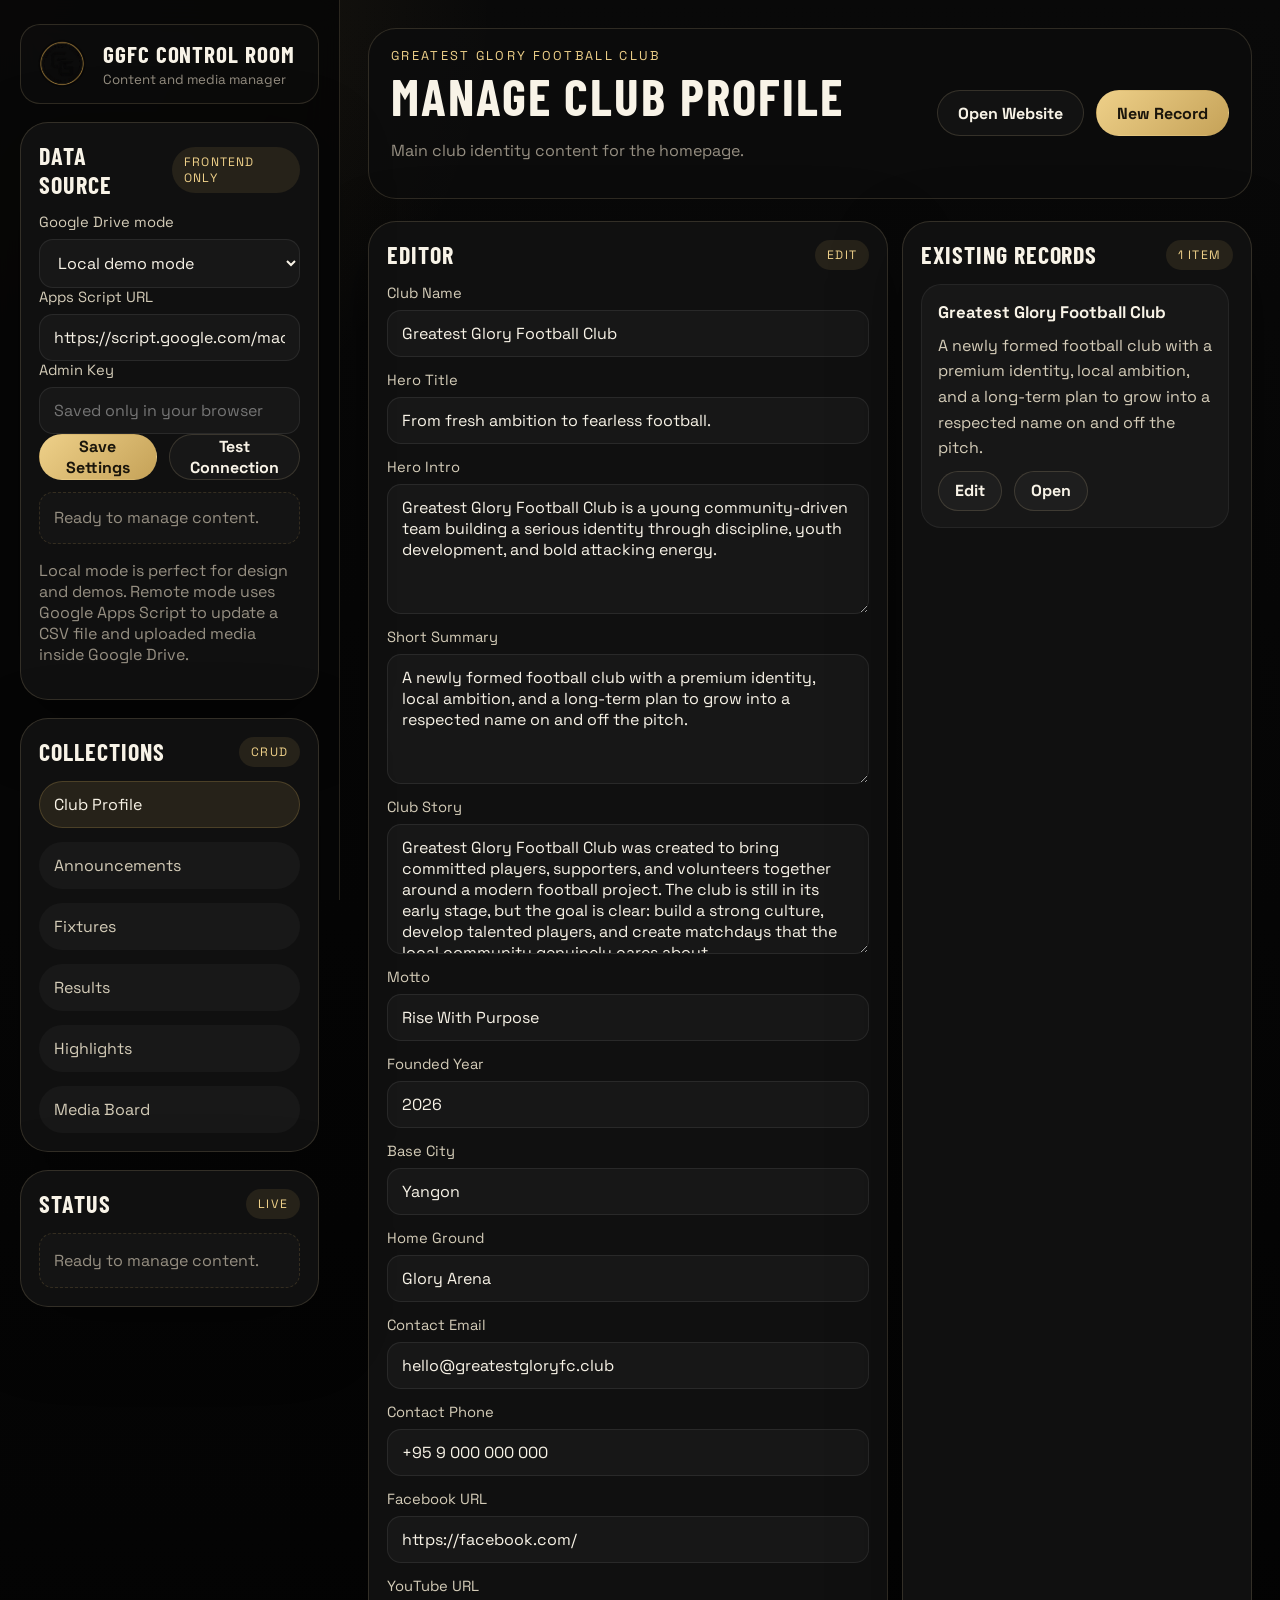
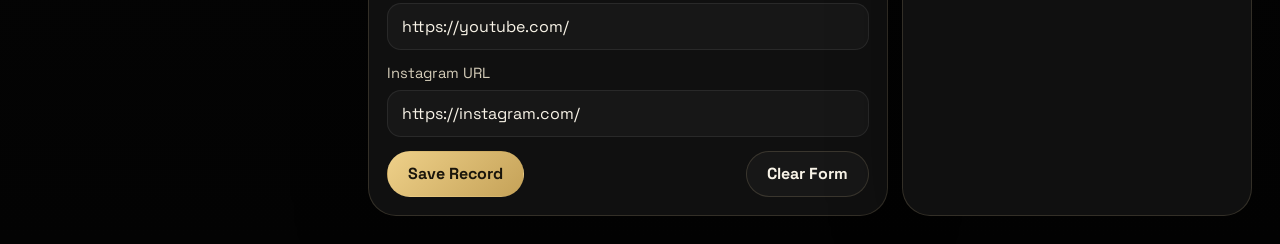
==== admin.html @ db20def1 "development_site_2026_06_29" ====
<!DOCTYPE html>
<html lang="en">
<head>
  <meta charset="UTF-8">
  <meta name="viewport" content="width=device-width, initial-scale=1.0">
  <title>Greatest Glory FC Admin</title>
  <link rel="preconnect" href="https://fonts.googleapis.com">
  <link rel="preconnect" href="https://fonts.gstatic.com" crossorigin>
  <link
    href="https://fonts.googleapis.com/css2?family=Barlow+Condensed:wght@500;700&family=Space+Grotesk:wght@400;500;700&display=swap"
    rel="stylesheet"
  >
  <link rel="stylesheet" href="assets/styles/admin.css">
</head>
<body>
  <div class="admin-shell">
    <aside class="admin-sidebar">
      <a class="brand" href="index.html">
        <img src="assets/images/logo.png" alt="Greatest Glory Football Club logo">
        <span>
          <strong>GGFC Control Room</strong>
          <small>Content and media manager</small>
        </span>
      </a>

      <section class="panel">
        <div class="panel-heading">
          <h2>Data Source</h2>
          <span class="chip">Frontend only</span>
        </div>

        <label class="field">
          <span>Google Drive mode</span>
          <select id="modeSelect">
            <option value="local">Local demo mode</option>
            <option value="remote">Google Drive mode</option>
          </select>
        </label>

        <label class="field">
          <span>Apps Script URL</span>
          <input id="endpointInput" type="url" placeholder="https://script.google.com/macros/s/.../exec">
        </label>

        <label class="field">
          <span>Admin Key</span>
          <input id="adminKeyInput" type="password" placeholder="Saved only in your browser">
        </label>

        <div class="button-row">
          <button id="saveSettingsButton" class="button button-primary" type="button">Save Settings</button>
          <button id="testConnectionButton" class="button button-secondary" type="button">Test Connection</button>
        </div>

        <div id="dataSourceStatus" class="inline-status">
          Save your settings, then test the Apps Script connection.
        </div>

        <p class="microcopy">
          Local mode is perfect for design and demos. Remote mode uses Google Apps Script to update
          a CSV file and uploaded media inside Google Drive.
        </p>
      </section>

      <section class="panel">
        <div class="panel-heading">
          <h2>Collections</h2>
          <span class="chip">CRUD</span>
        </div>
        <div id="collectionTabs" class="tab-stack"></div>
      </section>

      <section class="panel">
        <div class="panel-heading">
          <h2>Status</h2>
          <span class="chip">Live</span>
        </div>
        <div id="statusBox" class="status-box">Ready to manage content.</div>
      </section>
    </aside>

    <main class="admin-main">
      <header class="page-head">
        <div>
          <p class="eyebrow">Greatest Glory Football Club</p>
          <h1 id="adminTitle">Manage Club Profile</h1>
          <p id="adminDescription" class="page-copy">
            Add club information, fixtures, results, highlights, and media without using a traditional database.
          </p>
        </div>
        <div class="header-actions">
          <a class="button button-secondary" href="index.html" target="_blank" rel="noreferrer">Open Website</a>
          <button id="newRecordButton" class="button button-primary" type="button">New Record</button>
        </div>
      </header>

      <section class="workspace-grid">
        <article class="panel editor-panel">
          <div class="panel-heading">
            <h2>Editor</h2>
            <span id="editorModeChip" class="chip">Create</span>
          </div>
          <form id="recordForm" class="record-form"></form>
        </article>

        <article class="panel list-panel">
          <div class="panel-heading">
            <h2>Existing Records</h2>
            <span id="recordCountChip" class="chip">0 items</span>
          </div>
          <div id="recordList" class="record-list"></div>
        </article>
      </section>
    </main>
  </div>

  <script src="assets/scripts/config.js"></script>
  <script src="assets/scripts/core.js"></script>
  <script src="assets/scripts/admin.js"></script>
</body>
</html>
---- assets/styles/admin.css ----
@import url("https://fonts.googleapis.com/css2?family=Barlow+Condensed:wght@500;700&family=Space+Grotesk:wght@400;500;700&display=swap");

:root {
  --bg: #060606;
  --bg-soft: #101010;
  --panel: rgba(18, 18, 18, 0.92);
  --panel-light: rgba(255, 255, 255, 0.03);
  --line: rgba(232, 213, 164, 0.16);
  --gold: #c5a258;
  --gold-bright: #eed089;
  --text: #f8f3e7;
  --text-muted: #d4ccb8;
  --text-soft: #968f82;
  --danger: #f77979;
  --radius-xl: 28px;
  --radius-lg: 20px;
  --radius-md: 14px;
  --radius-sm: 10px;
  --shadow: 0 22px 70px rgba(0, 0, 0, 0.35);
}

* {
  box-sizing: border-box;
}

body {
  margin: 0;
  min-height: 100vh;
  color: var(--text);
  background:
    radial-gradient(circle at top left, rgba(197, 162, 88, 0.14), transparent 22%),
    linear-gradient(180deg, #090909, #030303);
  font-family: "Space Grotesk", sans-serif;
}

a {
  color: inherit;
  text-decoration: none;
}

img {
  display: block;
  max-width: 100%;
}

button,
input,
select,
textarea {
  font: inherit;
}

.admin-shell {
  display: grid;
  grid-template-columns: 340px 1fr;
  min-height: 100vh;
}

.admin-sidebar {
  position: sticky;
  top: 0;
  display: flex;
  flex-direction: column;
  gap: 18px;
  height: 100vh;
  padding: 24px 20px;
  border-right: 1px solid var(--line);
  background: rgba(7, 7, 7, 0.94);
  backdrop-filter: blur(18px);
}

.brand {
  display: inline-flex;
  align-items: center;
  gap: 12px;
  padding: 10px 12px;
  border: 1px solid var(--line);
  border-radius: var(--radius-lg);
  background: rgba(255, 255, 255, 0.02);
}

.brand img {
  width: 58px;
  height: 58px;
  object-fit: contain;
}

.brand strong,
.page-head h1,
.panel-heading h2 {
  font-family: "Barlow Condensed", sans-serif;
  text-transform: uppercase;
  letter-spacing: 0.04em;
}

.brand strong {
  display: block;
  font-size: 1.45rem;
}

.brand small,
.microcopy,
.page-copy,
.field small,
.status-box,
.meta-copy {
  color: var(--text-soft);
}

.panel {
  padding: 18px;
  border: 1px solid var(--line);
  border-radius: var(--radius-xl);
  background: var(--panel);
  box-shadow: var(--shadow);
}

.panel-heading,
.page-head,
.header-actions,
.record-actions,
.button-row {
  display: flex;
  align-items: center;
  justify-content: space-between;
  gap: 12px;
}

.panel-heading {
  margin-bottom: 14px;
}

.panel-heading h2,
.page-head h1 {
  margin: 0;
}

.chip,
.badge {
  display: inline-flex;
  align-items: center;
  justify-content: center;
  width: fit-content;
  padding: 7px 12px;
  border-radius: 999px;
  background: rgba(197, 162, 88, 0.12);
  color: var(--gold-bright);
  font-size: 0.76rem;
  letter-spacing: 0.1em;
  text-transform: uppercase;
}

.tab-stack,
.record-list,
.record-form,
.workspace-grid,
.field-grid,
.inline-grid {
  display: grid;
  gap: 14px;
}

.tab-button,
.button {
  border: 1px solid transparent;
  border-radius: 999px;
  cursor: pointer;
  transition: transform 180ms ease, border-color 180ms ease, background 180ms ease;
}

.tab-button {
  width: 100%;
  padding: 12px 14px;
  text-align: left;
  background: rgba(255, 255, 255, 0.03);
  color: var(--text-muted);
}

.tab-button.is-active,
.tab-button:hover {
  border-color: rgba(197, 162, 88, 0.24);
  background: rgba(197, 162, 88, 0.12);
  color: var(--text);
}

.status-box {
  padding: 14px;
  border: 1px dashed rgba(197, 162, 88, 0.18);
  border-radius: var(--radius-md);
  background: rgba(255, 255, 255, 0.02);
  line-height: 1.6;
}

.inline-status {
  margin-top: 12px;
  padding: 12px 14px;
  border: 1px dashed rgba(197, 162, 88, 0.18);
  border-radius: var(--radius-md);
  background: rgba(255, 255, 255, 0.02);
  color: var(--text-soft);
  line-height: 1.6;
}

.admin-main {
  padding: 28px;
}

.page-head {
  margin-bottom: 22px;
  padding: 18px 22px;
  border: 1px solid var(--line);
  border-radius: var(--radius-xl);
  background: rgba(13, 13, 13, 0.9);
}

.eyebrow {
  margin: 0 0 8px;
  color: var(--gold-bright);
  font-size: 0.8rem;
  letter-spacing: 0.18em;
  text-transform: uppercase;
}

.page-head h1 {
  font-size: clamp(2.4rem, 4vw, 4rem);
  line-height: 0.95;
}

.page-copy {
  max-width: 58ch;
  line-height: 1.7;
}

.workspace-grid {
  grid-template-columns: minmax(340px, 520px) 1fr;
}

.editor-panel,
.list-panel {
  min-height: 420px;
}

.record-form {
  margin-top: 8px;
}

.field,
.field-grid,
.inline-grid {
  width: 100%;
}

.field {
  display: grid;
  gap: 8px;
}

.field span {
  font-size: 0.92rem;
  color: var(--text-muted);
}

.field input,
.field select,
.field textarea {
  width: 100%;
  padding: 12px 14px;
  border: 1px solid rgba(255, 255, 255, 0.08);
  border-radius: var(--radius-md);
  background: rgba(255, 255, 255, 0.03);
  color: var(--text);
}

.field input:focus,
.field select:focus,
.field textarea:focus {
  outline: 2px solid rgba(197, 162, 88, 0.22);
  border-color: rgba(197, 162, 88, 0.26);
}

.field textarea {
  min-height: 130px;
  resize: vertical;
}

.field-grid {
  grid-template-columns: repeat(2, minmax(0, 1fr));
}

.inline-grid {
  grid-template-columns: repeat(3, minmax(0, 1fr));
}

.button {
  display: inline-flex;
  align-items: center;
  justify-content: center;
  min-height: 46px;
  padding: 0 20px;
  font-weight: 700;
}

.button:hover,
.tab-button:hover {
  transform: translateY(-1px);
}

.button-primary {
  background: linear-gradient(135deg, var(--gold-bright), var(--gold));
  color: #1a150b;
}

.button-secondary {
  border-color: var(--line);
  background: rgba(255, 255, 255, 0.03);
  color: var(--text);
}

.button-danger {
  border-color: rgba(247, 121, 121, 0.24);
  background: rgba(247, 121, 121, 0.08);
  color: #ffc9c9;
}

.record-list {
  max-height: calc(100vh - 240px);
  overflow: auto;
  padding-right: 4px;
}

.record-card {
  display: grid;
  gap: 10px;
  padding: 16px;
  border: 1px solid rgba(255, 255, 255, 0.06);
  border-radius: var(--radius-lg);
  background: var(--panel-light);
}

.record-card h3 {
  margin: 0;
  font-size: 1.05rem;
}

.record-card p {
  margin: 0;
  color: var(--text-muted);
  line-height: 1.6;
}

.record-actions {
  justify-content: flex-start;
  flex-wrap: wrap;
}

.record-actions .button {
  min-height: 40px;
  padding: 0 16px;
}

.empty-state {
  padding: 24px;
  border: 1px dashed rgba(197, 162, 88, 0.2);
  border-radius: var(--radius-md);
  text-align: center;
  color: var(--text-soft);
}

.helper-line {
  color: var(--text-soft);
  font-size: 0.88rem;
}

.preview-link {
  color: var(--gold-bright);
}

@media (max-width: 1160px) {
  .admin-shell {
    grid-template-columns: 1fr;
  }

  .admin-sidebar {
    position: relative;
    height: auto;
    border-right: 0;
    border-bottom: 1px solid var(--line);
  }

  .workspace-grid {
    grid-template-columns: 1fr;
  }

  .record-list {
    max-height: none;
  }
}

@media (max-width: 720px) {
  .admin-main,
  .admin-sidebar {
    padding: 16px;
  }

  .page-head,
  .panel {
    padding: 16px;
  }

  .page-head,
  .panel-heading,
  .header-actions {
    flex-direction: column;
    align-items: stretch;
  }

  .field-grid,
  .inline-grid {
    grid-template-columns: 1fr;
  }
}
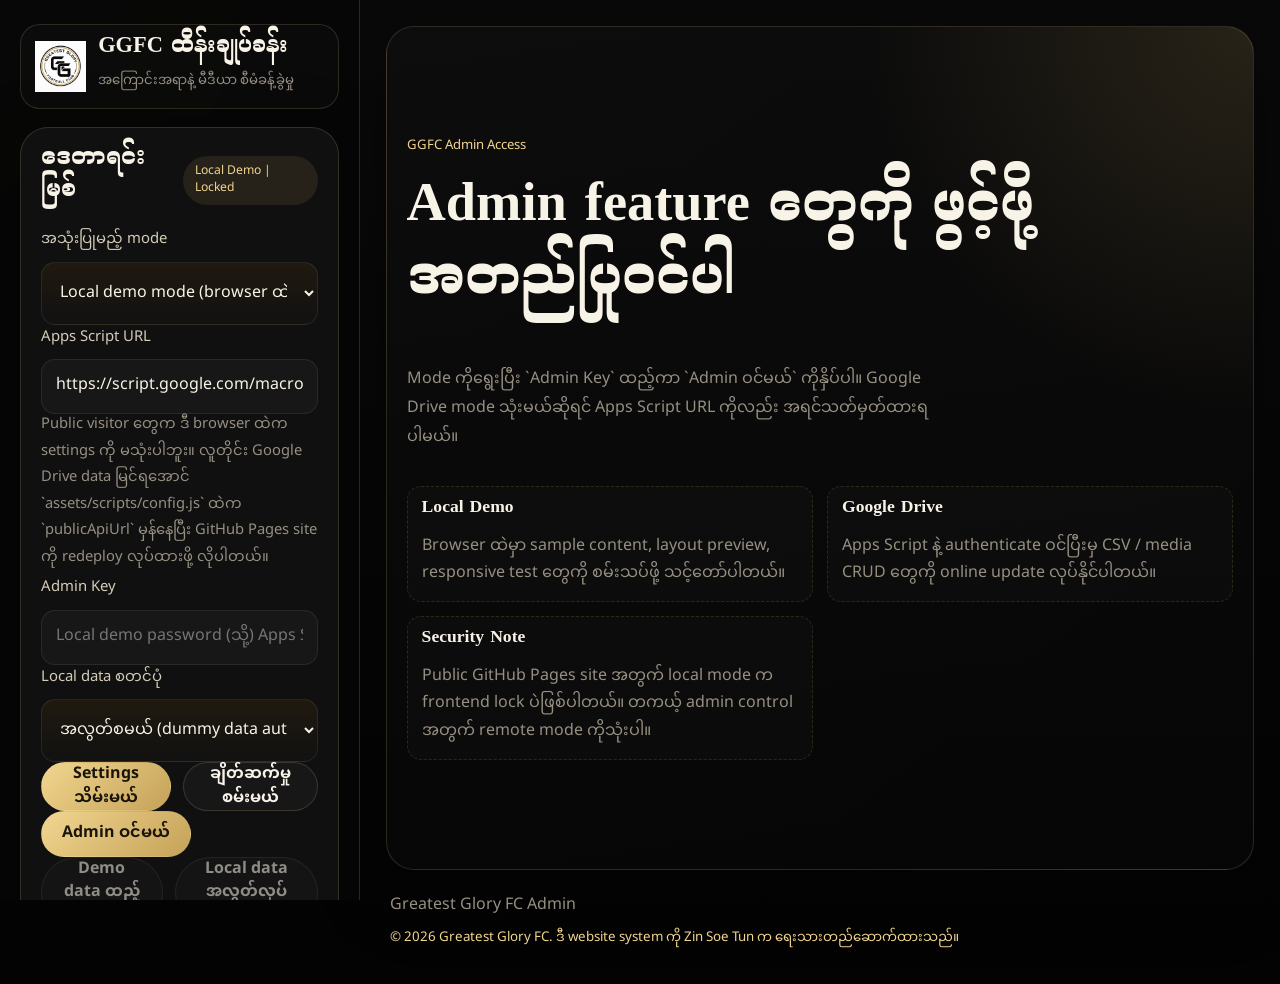
==== commit 5496a0b7: "myanmar_localization_device_breakpoint_authentication_2026_07_01" ====
--- a/admin.html
+++ b/admin.html
@@ -1,13 +1,13 @@
 <!DOCTYPE html>
-<html lang="en">
+<html lang="my">
 <head>
   <meta charset="UTF-8">
   <meta name="viewport" content="width=device-width, initial-scale=1.0">
-  <title>Greatest Glory FC Admin</title>
+  <title>GGFC | Admin ထိန်းချုပ်ခန်း</title>
   <link rel="preconnect" href="https://fonts.googleapis.com">
   <link rel="preconnect" href="https://fonts.gstatic.com" crossorigin>
   <link
-    href="https://fonts.googleapis.com/css2?family=Barlow+Condensed:wght@500;700&family=Space+Grotesk:wght@400;500;700&display=swap"
+    href="https://fonts.googleapis.com/css2?family=Noto+Sans+Myanmar:wght@400;500;700&family=Noto+Serif+Myanmar:wght@600;700&display=swap"
     rel="stylesheet"
   >
   <link rel="stylesheet" href="assets/styles/admin.css">
@@ -16,24 +16,24 @@
   <div class="admin-shell">
     <aside class="admin-sidebar">
       <a class="brand" href="index.html">
-        <img src="assets/images/logo.png" alt="Greatest Glory Football Club logo">
+        <img src="assets/images/logo.png" alt="Greatest Glory FC လိုဂို">
         <span>
-          <strong>GGFC Control Room</strong>
-          <small>Content and media manager</small>
+          <strong>GGFC ထိန်းချုပ်ခန်း</strong>
+          <small>အကြောင်းအရာနဲ့ မီဒီယာ စီမံခန့်ခွဲမှု</small>
         </span>
       </a>
 
       <section class="panel">
         <div class="panel-heading">
-          <h2>Data Source</h2>
-          <span class="chip">Frontend only</span>
+          <h2>ဒေတာရင်းမြစ်</h2>
+          <span id="dataSourceChip" class="chip">Local Demo</span>
         </div>
 
         <label class="field">
-          <span>Google Drive mode</span>
+          <span>အသုံးပြုမည့် mode</span>
           <select id="modeSelect">
-            <option value="local">Local demo mode</option>
-            <option value="remote">Google Drive mode</option>
+            <option value="local">Local demo mode (browser ထဲသိမ်းမယ်)</option>
+            <option value="remote">Google Drive mode (online sync)</option>
           </select>
         </label>
 
@@ -41,76 +41,131 @@
           <span>Apps Script URL</span>
           <input id="endpointInput" type="url" placeholder="https://script.google.com/macros/s/.../exec">
         </label>
+        <p class="microcopy microcopy-compact">
+          Public visitor တွေက ဒီ browser ထဲက settings ကို မသုံးပါဘူး။ လူတိုင်း Google Drive data မြင်ရအောင် `assets/scripts/config.js` ထဲက `publicApiUrl` မှန်နေပြီး GitHub Pages site ကို redeploy လုပ်ထားဖို့ လိုပါတယ်။
+        </p>
 
         <label class="field">
           <span>Admin Key</span>
-          <input id="adminKeyInput" type="password" placeholder="Saved only in your browser">
+          <input id="adminKeyInput" type="password" placeholder="Local demo password (သို့) Apps Script admin key">
+        </label>
+
+        <label class="field">
+          <span>Local data စတင်ပုံ</span>
+          <select id="demoBehaviorSelect">
+            <option value="empty">အလွတ်စမယ် (dummy data auto မထည့်ဘူး)</option>
+            <option value="seed">Demo fallback ဖွင့်မယ် (browser data မရှိရင် demo data ပြန်တင်မယ်)</option>
+          </select>
         </label>
 
         <div class="button-row">
-          <button id="saveSettingsButton" class="button button-primary" type="button">Save Settings</button>
-          <button id="testConnectionButton" class="button button-secondary" type="button">Test Connection</button>
+          <button id="saveSettingsButton" class="button button-primary" type="button">Settings သိမ်းမယ်</button>
+          <button id="testConnectionButton" class="button button-secondary" type="button">ချိတ်ဆက်မှု စမ်းမယ်</button>
+        </div>
+
+        <div class="button-row">
+          <button id="unlockAdminButton" class="button button-primary" type="button">Admin ဝင်မယ်</button>
+          <button id="logoutButton" class="button button-secondary" type="button" hidden>ထွက်မယ်</button>
+        </div>
+
+        <div class="button-row">
+          <button id="loadDemoDataButton" class="button button-secondary" type="button">Demo data ထည့်မယ်</button>
+          <button id="resetLocalDataButton" class="button button-secondary" type="button">Local data အလွတ်လုပ်မယ်</button>
+        </div>
+
+        <div id="authStatus" class="inline-status">
+          Admin feature တွေကိုသုံးဖို့ အတည်ပြုဝင်ရန် လိုအပ်ပါတယ်။
         </div>
 
         <div id="dataSourceStatus" class="inline-status">
-          Save your settings, then test the Apps Script connection.
+          Settings ကို သိမ်းပြီးရင် local demo mode (သို့) Google Drive mode နဲ့ ချိတ်ထားတာကို စမ်းကြည့်နိုင်ပါတယ်။
         </div>
 
         <p class="microcopy">
-          Local mode is perfect for design and demos. Remote mode uses Google Apps Script to update
-          a CSV file and uploaded media inside Google Drive.
+          Local demo mode က browser ထဲမှာပဲ data သိမ်းပြီး demo / design preview အတွက် သင့်တော်ပါတယ်။
+          Google Drive mode ကတော့ Apps Script session login သုံးပြီး CSV file နဲ့ uploaded media တွေကို online sync လုပ်ပေးပါတယ်။
         </p>
       </section>
 
-      <section class="panel">
+      <section id="collectionsPanel" class="panel" hidden>
         <div class="panel-heading">
-          <h2>Collections</h2>
+          <h2>ကဏ္ဍများ</h2>
           <span class="chip">CRUD</span>
         </div>
         <div id="collectionTabs" class="tab-stack"></div>
       </section>
 
-      <section class="panel">
+      <section id="statusPanel" class="panel" hidden>
         <div class="panel-heading">
-          <h2>Status</h2>
-          <span class="chip">Live</span>
+          <h2>အခြေအနေ</h2>
+          <span class="chip">Status</span>
         </div>
-        <div id="statusBox" class="status-box">Ready to manage content.</div>
+        <div id="statusBox" class="status-box">Admin workspace ကို ဖွင့်ဖို့ အတည်ပြုဝင်ပါ။</div>
       </section>
     </aside>
 
     <main class="admin-main">
-      <header class="page-head">
-        <div>
-          <p class="eyebrow">Greatest Glory Football Club</p>
-          <h1 id="adminTitle">Manage Club Profile</h1>
-          <p id="adminDescription" class="page-copy">
-            Add club information, fixtures, results, highlights, and media without using a traditional database.
-          </p>
+      <section id="authGate" class="panel auth-gate">
+        <p class="eyebrow">GGFC Admin Access</p>
+        <h1>Admin feature တွေကို ဖွင့်ဖို့ အတည်ပြုဝင်ပါ</h1>
+        <p class="page-copy">
+          Mode ကိုရွေးပြီး `Admin Key` ထည့်ကာ `Admin ဝင်မယ်` ကိုနှိပ်ပါ။ Google Drive mode သုံးမယ်ဆိုရင် Apps Script URL ကိုလည်း အရင်သတ်မှတ်ထားရပါမယ်။
+        </p>
+
+        <div class="auth-notes">
+          <article class="note-card">
+            <h2>Local Demo</h2>
+            <p>Browser ထဲမှာ sample content, layout preview, responsive test တွေကို စမ်းသပ်ဖို့ သင့်တော်ပါတယ်။</p>
+          </article>
+          <article class="note-card">
+            <h2>Google Drive</h2>
+            <p>Apps Script နဲ့ authenticate ဝင်ပြီးမှ CSV / media CRUD တွေကို online update လုပ်နိုင်ပါတယ်။</p>
+          </article>
+          <article class="note-card">
+            <h2>Security Note</h2>
+            <p>Public GitHub Pages site အတွက် local mode က frontend lock ပဲဖြစ်ပါတယ်။ တကယ့် admin control အတွက် remote mode ကိုသုံးပါ။</p>
+          </article>
         </div>
-        <div class="header-actions">
-          <a class="button button-secondary" href="index.html" target="_blank" rel="noreferrer">Open Website</a>
-          <button id="newRecordButton" class="button button-primary" type="button">New Record</button>
-        </div>
-      </header>
+      </section>
 
-      <section class="workspace-grid">
-        <article class="panel editor-panel">
-          <div class="panel-heading">
-            <h2>Editor</h2>
-            <span id="editorModeChip" class="chip">Create</span>
+      <div id="workspaceArea" hidden>
+        <header class="page-head">
+          <div>
+            <p class="eyebrow">Greatest Glory Football Club</p>
+            <h1 id="adminTitle">အသင်းမိတ်ဆက်ကို စီမံမယ်</h1>
+            <p id="adminDescription" class="page-copy">
+              Database မသုံးဘဲ အသင်းအချက်အလက်၊ ပွဲစဉ်၊ ရလဒ်၊ highlight နဲ့ media data တွေကို ဒီနေရာကနေ စီမံနိုင်ပါတယ်။
+            </p>
           </div>
-          <form id="recordForm" class="record-form"></form>
-        </article>
+          <div class="header-actions">
+            <a class="button button-secondary" href="index.html" target="_blank" rel="noreferrer">Website ဖွင့်မယ်</a>
+            <button id="newRecordButton" class="button button-primary" type="button">အချက်အလက်အသစ်</button>
+          </div>
+        </header>
 
-        <article class="panel list-panel">
-          <div class="panel-heading">
-            <h2>Existing Records</h2>
-            <span id="recordCountChip" class="chip">0 items</span>
-          </div>
-          <div id="recordList" class="record-list"></div>
-        </article>
-      </section>
+        <section class="workspace-grid">
+          <article class="panel editor-panel">
+            <div class="panel-heading">
+              <h2>ရေးသားရန်</h2>
+              <span id="editorModeChip" class="chip">အသစ်</span>
+            </div>
+            <form id="recordForm" class="record-form"></form>
+          </article>
+
+          <article class="panel list-panel">
+            <div class="panel-heading">
+              <h2>ရှိနေပြီးသား အချက်အလက်များ</h2>
+              <span id="recordCountChip" class="chip">၀ ခု</span>
+            </div>
+            <div id="recordList" class="record-list"></div>
+          </article>
+        </section>
+      </div>
+
+      <footer class="admin-footer">
+        <p>Greatest Glory FC Admin</p>
+        <small>&copy; 2026 Greatest Glory FC. ဒီ website system ကို Zin Soe Tun က ရေးသားတည်ဆောက်ထားသည်။</small>
+      </footer>
     </main>
   </div>
 
--- a/assets/styles/admin.css
+++ b/assets/styles/admin.css
@@ -1,4 +1,4 @@
-@import url("https://fonts.googleapis.com/css2?family=Barlow+Condensed:wght@500;700&family=Space+Grotesk:wght@400;500;700&display=swap");
+@import url("https://fonts.googleapis.com/css2?family=Noto+Sans+Myanmar:wght@400;500;700&family=Noto+Serif+Myanmar:wght@600;700&display=swap");
 
 :root {
   --bg: #060606;
@@ -7,7 +7,7 @@
   --panel-light: rgba(255, 255, 255, 0.03);
   --line: rgba(232, 213, 164, 0.16);
   --gold: #c5a258;
-  --gold-bright: #eed089;
+  --gold-bright: #f1d58f;
   --text: #f8f3e7;
   --text-muted: #d4ccb8;
   --text-soft: #968f82;
@@ -17,10 +17,18 @@
   --radius-md: 14px;
   --radius-sm: 10px;
   --shadow: 0 22px 70px rgba(0, 0, 0, 0.35);
-}
-
-* {
+  --font-body: "Noto Sans Myanmar", sans-serif;
+  --font-display: "Noto Serif Myanmar", serif;
+}
+
+*,
+*::before,
+*::after {
   box-sizing: border-box;
+}
+
+html {
+  -webkit-text-size-adjust: 100%;
 }
 
 body {
@@ -30,7 +38,8 @@
   background:
     radial-gradient(circle at top left, rgba(197, 162, 88, 0.14), transparent 22%),
     linear-gradient(180deg, #090909, #030303);
-  font-family: "Space Grotesk", sans-serif;
+  font-family: var(--font-body);
+  line-height: 1.8;
 }
 
 a {
@@ -50,9 +59,22 @@
   font: inherit;
 }
 
+h1,
+h2,
+h3,
+p,
+small,
+span {
+  overflow-wrap: anywhere;
+}
+
+[hidden] {
+  display: none !important;
+}
+
 .admin-shell {
   display: grid;
-  grid-template-columns: 340px 1fr;
+  grid-template-columns: minmax(300px, 360px) minmax(0, 1fr);
   min-height: 100vh;
 }
 
@@ -63,39 +85,58 @@
   flex-direction: column;
   gap: 18px;
   height: 100vh;
-  padding: 24px 20px;
+  overflow-y: auto;
+  overscroll-behavior: contain;
+  padding: clamp(18px, 2vw, 24px) clamp(16px, 1.6vw, 20px);
   border-right: 1px solid var(--line);
   background: rgba(7, 7, 7, 0.94);
   backdrop-filter: blur(18px);
+}
+
+.admin-sidebar::-webkit-scrollbar,
+.record-list::-webkit-scrollbar {
+  width: 10px;
+}
+
+.admin-sidebar::-webkit-scrollbar-track,
+.record-list::-webkit-scrollbar-track {
+  background: rgba(255, 255, 255, 0.03);
+}
+
+.admin-sidebar::-webkit-scrollbar-thumb,
+.record-list::-webkit-scrollbar-thumb {
+  border-radius: 999px;
+  background: rgba(197, 162, 88, 0.28);
 }
 
 .brand {
   display: inline-flex;
   align-items: center;
   gap: 12px;
-  padding: 10px 12px;
+  padding: 12px 14px;
   border: 1px solid var(--line);
   border-radius: var(--radius-lg);
   background: rgba(255, 255, 255, 0.02);
 }
 
 .brand img {
-  width: 58px;
-  height: 58px;
+  width: clamp(50px, 4vw, 58px);
+  height: clamp(50px, 4vw, 58px);
   object-fit: contain;
 }
 
 .brand strong,
 .page-head h1,
-.panel-heading h2 {
-  font-family: "Barlow Condensed", sans-serif;
-  text-transform: uppercase;
-  letter-spacing: 0.04em;
+.panel-heading h2,
+.auth-gate h1,
+.note-card h2 {
+  font-family: var(--font-display);
+  line-height: 1.35;
 }
 
 .brand strong {
   display: block;
-  font-size: 1.45rem;
+  font-size: clamp(1.15rem, 0.75vw + 1rem, 1.4rem);
 }
 
 .brand small,
@@ -103,12 +144,19 @@
 .page-copy,
 .field small,
 .status-box,
-.meta-copy {
+.meta-copy,
+.helper-line,
+.note-card p {
   color: var(--text-soft);
 }
 
+.microcopy-compact {
+  margin: -2px 0 4px;
+  font-size: 0.92rem;
+}
+
 .panel {
-  padding: 18px;
+  padding: clamp(16px, 1.6vw, 20px);
   border: 1px solid var(--line);
   border-radius: var(--radius-xl);
   background: var(--panel);
@@ -131,7 +179,9 @@
 }
 
 .panel-heading h2,
-.page-head h1 {
+.page-head h1,
+.auth-gate h1,
+.note-card h2 {
   margin: 0;
 }
 
@@ -141,13 +191,13 @@
   align-items: center;
   justify-content: center;
   width: fit-content;
+  max-width: 100%;
   padding: 7px 12px;
   border-radius: 999px;
   background: rgba(197, 162, 88, 0.12);
   color: var(--gold-bright);
   font-size: 0.76rem;
-  letter-spacing: 0.1em;
-  text-transform: uppercase;
+  line-height: 1.45;
 }
 
 .tab-stack,
@@ -155,7 +205,8 @@
 .record-form,
 .workspace-grid,
 .field-grid,
-.inline-grid {
+.inline-grid,
+.auth-notes {
   display: grid;
   gap: 14px;
 }
@@ -165,7 +216,7 @@
   border: 1px solid transparent;
   border-radius: 999px;
   cursor: pointer;
-  transition: transform 180ms ease, border-color 180ms ease, background 180ms ease;
+  transition: transform 180ms ease, border-color 180ms ease, background 180ms ease, opacity 180ms ease;
 }
 
 .tab-button {
@@ -174,6 +225,7 @@
   text-align: left;
   background: rgba(255, 255, 255, 0.03);
   color: var(--text-muted);
+  line-height: 1.55;
 }
 
 .tab-button.is-active,
@@ -183,31 +235,74 @@
   color: var(--text);
 }
 
-.status-box {
+.status-box,
+.inline-status,
+.note-card {
   padding: 14px;
   border: 1px dashed rgba(197, 162, 88, 0.18);
   border-radius: var(--radius-md);
   background: rgba(255, 255, 255, 0.02);
-  line-height: 1.6;
-}
-
-.inline-status {
+  line-height: 1.7;
+}
+
+.inline-status + .inline-status {
   margin-top: 12px;
-  padding: 12px 14px;
-  border: 1px dashed rgba(197, 162, 88, 0.18);
-  border-radius: var(--radius-md);
-  background: rgba(255, 255, 255, 0.02);
+}
+
+.admin-main {
+  padding: clamp(18px, 2vw, 28px);
+}
+
+.admin-footer {
+  display: grid;
+  gap: 6px;
+  margin-top: 22px;
+  padding: 0 4px 8px;
   color: var(--text-soft);
-  line-height: 1.6;
-}
-
-.admin-main {
-  padding: 28px;
+}
+
+.admin-footer p,
+.admin-footer small {
+  margin: 0;
+}
+
+.admin-footer small {
+  color: var(--gold-bright);
+}
+
+.auth-gate {
+  display: grid;
+  gap: 18px;
+  min-height: calc(100vh - 56px);
+  align-content: center;
+  background:
+    linear-gradient(140deg, rgba(255, 255, 255, 0.02), rgba(255, 255, 255, 0.01)),
+    radial-gradient(circle at top right, rgba(197, 162, 88, 0.15), transparent 32%);
+}
+
+.auth-gate h1 {
+  font-size: clamp(2rem, 3vw + 1rem, 4rem);
+}
+
+.auth-gate .page-copy {
+  max-width: 58ch;
+}
+
+.auth-notes {
+  grid-template-columns: repeat(3, minmax(0, 1fr));
+}
+
+.note-card h2 {
+  font-size: 1.1rem;
+}
+
+.note-card p {
+  margin: 8px 0 0;
 }
 
 .page-head {
   margin-bottom: 22px;
-  padding: 18px 22px;
+  padding: clamp(18px, 2vw, 24px);
   border: 1px solid var(--line);
   border-radius: var(--radius-xl);
   background: rgba(13, 13, 13, 0.9);
@@ -216,23 +311,20 @@
 .eyebrow {
   margin: 0 0 8px;
   color: var(--gold-bright);
-  font-size: 0.8rem;
-  letter-spacing: 0.18em;
-  text-transform: uppercase;
+  font-size: 0.82rem;
 }
 
 .page-head h1 {
-  font-size: clamp(2.4rem, 4vw, 4rem);
-  line-height: 0.95;
+  font-size: clamp(1.8rem, 2vw + 1.1rem, 3.3rem);
 }
 
 .page-copy {
-  max-width: 58ch;
-  line-height: 1.7;
+  max-width: 62ch;
+  line-height: 1.8;
 }
 
 .workspace-grid {
-  grid-template-columns: minmax(340px, 520px) 1fr;
+  grid-template-columns: minmax(320px, 520px) minmax(0, 1fr);
 }
 
 .editor-panel,
@@ -256,7 +348,7 @@
 }
 
 .field span {
-  font-size: 0.92rem;
+  font-size: 0.93rem;
   color: var(--text-muted);
 }
 
@@ -271,16 +363,33 @@
   color: var(--text);
 }
 
+.field select {
+  color-scheme: dark;
+  background: linear-gradient(180deg, rgba(33, 26, 16, 0.96), rgba(18, 18, 18, 0.94));
+}
+
+.field select option,
+.field select optgroup {
+  background: #16120d;
+  color: var(--text);
+}
+
 .field input:focus,
 .field select:focus,
 .field textarea:focus {
-  outline: 2px solid rgba(197, 162, 88, 0.22);
-  border-color: rgba(197, 162, 88, 0.26);
+  outline: 2px solid rgba(197, 162, 88, 0.24);
+  border-color: rgba(197, 162, 88, 0.28);
 }
 
 .field textarea {
-  min-height: 130px;
+  min-height: 140px;
   resize: vertical;
+}
+
+.helper-line-strong {
+  display: block;
+  margin-top: 4px;
+  color: var(--text-muted);
 }
 
 .field-grid {
@@ -298,11 +407,34 @@
   min-height: 46px;
   padding: 0 20px;
   font-weight: 700;
+  line-height: 1.45;
 }
 
 .button:hover,
 .tab-button:hover {
   transform: translateY(-1px);
+}
+
+.button:disabled {
+  cursor: not-allowed;
+  opacity: 0.55;
+  transform: none;
+}
+
+.button.is-loading {
+  position: relative;
+  pointer-events: none;
+}
+
+.button.is-loading::after {
+  width: 16px;
+  height: 16px;
+  margin-left: 10px;
+  border: 2px solid rgba(255, 255, 255, 0.28);
+  border-top-color: currentColor;
+  border-radius: 50%;
+  content: "";
+  animation: ggfc-admin-spin 0.8s linear infinite;
 }
 
 .button-primary {
@@ -322,8 +454,12 @@
   color: #ffc9c9;
 }
 
+.button-full {
+  width: 100%;
+}
+
 .record-list {
-  max-height: calc(100vh - 240px);
+  max-height: calc(100vh - 250px);
   overflow: auto;
   padding-right: 4px;
 }
@@ -340,12 +476,13 @@
 .record-card h3 {
   margin: 0;
   font-size: 1.05rem;
+  line-height: 1.5;
 }
 
 .record-card p {
   margin: 0;
   color: var(--text-muted);
-  line-height: 1.6;
+  line-height: 1.7;
 }
 
 .record-actions {
@@ -356,6 +493,49 @@
 .record-actions .button {
   min-height: 40px;
   padding: 0 16px;
+}
+
+.record-form.is-busy,
+.record-list.is-busy {
+  opacity: 0.9;
+}
+
+.loading-card {
+  display: grid;
+  gap: 12px;
+  padding: 18px;
+  border: 1px dashed rgba(197, 162, 88, 0.22);
+  border-radius: var(--radius-lg);
+  background: rgba(255, 255, 255, 0.025);
+}
+
+.loading-chip {
+  display: inline-flex;
+  align-items: center;
+  width: fit-content;
+  padding: 7px 12px;
+  border-radius: 999px;
+  background: rgba(197, 162, 88, 0.12);
+  color: var(--gold-bright);
+  font-size: 0.76rem;
+}
+
+.loading-line {
+  height: 12px;
+  border-radius: 999px;
+  background:
+    linear-gradient(90deg, rgba(255, 255, 255, 0.06), rgba(197, 162, 88, 0.18), rgba(255, 255, 255, 0.06));
+  background-size: 220px 100%;
+  animation: ggfc-admin-shimmer 1.2s linear infinite;
+}
+
+.loading-line-title {
+  width: min(78%, 280px);
+  height: 18px;
+}
+
+.loading-line-short {
+  width: min(46%, 160px);
 }
 
 .empty-state {
@@ -366,13 +546,53 @@
   color: var(--text-soft);
 }
 
-.helper-line {
-  color: var(--text-soft);
-  font-size: 0.88rem;
-}
-
 .preview-link {
   color: var(--gold-bright);
+}
+
+a:focus-visible,
+button:focus-visible,
+input:focus-visible,
+textarea:focus-visible,
+select:focus-visible {
+  outline: 2px solid rgba(241, 213, 143, 0.75);
+  outline-offset: 2px;
+}
+
+@keyframes ggfc-admin-spin {
+  to {
+    transform: rotate(360deg);
+  }
+}
+
+@keyframes ggfc-admin-shimmer {
+  from {
+    background-position: -220px 0;
+  }
+
+  to {
+    background-position: 220px 0;
+  }
+}
+
+@media (min-width: 1800px) {
+  .admin-shell {
+    grid-template-columns: 380px minmax(0, 1fr);
+  }
+
+  .page-head h1 {
+    font-size: 3.6rem;
+  }
+}
+
+@media (max-width: 1400px) {
+  .workspace-grid {
+    grid-template-columns: minmax(300px, 460px) minmax(0, 1fr);
+  }
+
+  .auth-notes {
+    grid-template-columns: repeat(2, minmax(0, 1fr));
+  }
 }
 
 @media (max-width: 1160px) {
@@ -394,19 +614,13 @@
   .record-list {
     max-height: none;
   }
-}
-
-@media (max-width: 720px) {
-  .admin-main,
-  .admin-sidebar {
-    padding: 16px;
-  }
-
-  .page-head,
-  .panel {
-    padding: 16px;
-  }
-
+
+  .auth-gate {
+    min-height: auto;
+  }
+}
+
+@media (max-width: 920px) {
   .page-head,
   .panel-heading,
   .header-actions {
@@ -415,7 +629,59 @@
   }
 
   .field-grid,
-  .inline-grid {
+  .inline-grid,
+  .auth-notes {
     grid-template-columns: 1fr;
   }
 }
+
+@media (max-width: 720px) {
+  .admin-main,
+  .admin-sidebar {
+    padding: 16px;
+  }
+
+  .page-head,
+  .panel,
+  .auth-gate {
+    padding: 16px;
+  }
+
+  .button-row,
+  .record-actions {
+    flex-direction: column;
+    align-items: stretch;
+  }
+
+  .button,
+  .record-actions .button {
+    width: 100%;
+  }
+}
+
+@media (max-width: 520px) {
+  .brand {
+    padding: 10px 12px;
+  }
+
+  .brand img {
+    width: 46px;
+    height: 46px;
+  }
+
+  .brand strong {
+    font-size: 1rem;
+  }
+
+  .page-head h1,
+  .auth-gate h1 {
+    font-size: clamp(1.45rem, 7vw, 2rem);
+  }
+
+  .record-card,
+  .panel,
+  .page-head,
+  .auth-gate {
+    border-radius: 18px;
+  }
+}
